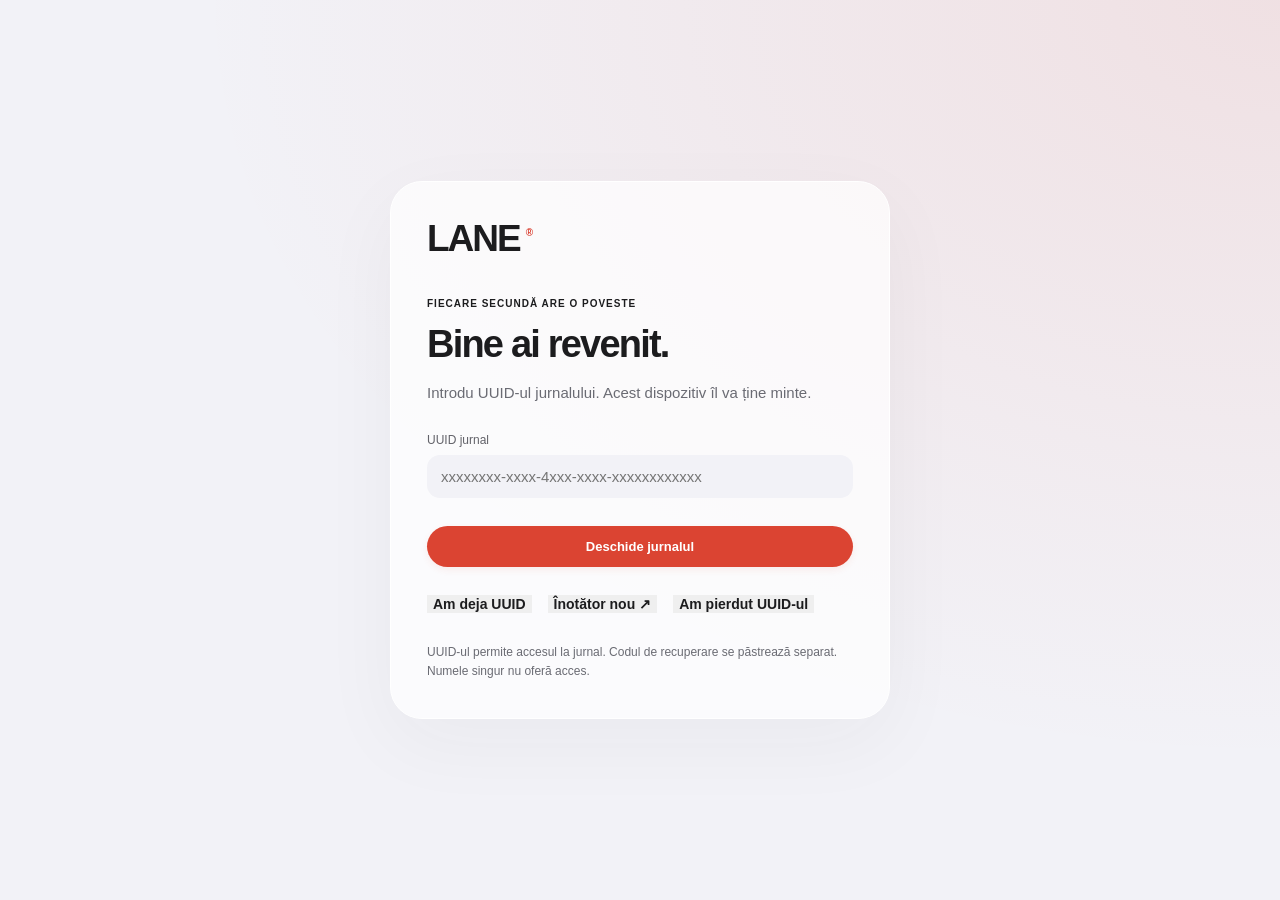
==== index.html @ 981dc52d "Move journal tools to Settings and compact meet share action" ====
<!doctype html>
<html lang="ro"><head><meta charset="utf-8"><meta name="viewport" content="width=device-width,initial-scale=1,viewport-fit=cover"><meta name="theme-color" content="#f2f2f7"><meta name="description" content="Jurnal personal de înot: concursuri, rezultate și progres."><title>LANE — jurnal de înot</title><meta name="apple-mobile-web-app-title" content="LANE"><meta name="apple-mobile-web-app-capable" content="yes"><meta name="apple-mobile-web-app-status-bar-style" content="default"><meta name="mobile-web-app-capable" content="yes"><link rel="apple-touch-icon" sizes="180x180" href="/swim-app/apple-touch-icon.png?v=1"><link rel="manifest" href="/swim-app/site.webmanifest"><link rel="icon" type="image/svg+xml" href="/swim-app/icons/lane.svg"><link rel="stylesheet" href="style.css"><link rel="stylesheet" href="ios.css?v=20261028-chart-records"><link rel="stylesheet" href="themes.css?v=20261104-settings-share"><script>try{document.documentElement.dataset.theme=localStorage.getItem("lane-appearance-v1")==="obsidian"?"obsidian":"light"}catch{}</script><style id="club-theme"></style><style>.read-only:not(.viewer-ready) .app{visibility:hidden}.read-only [data-tab="settings"],.read-only #profile-button,.read-only #journal-code,.read-only #share-journal,.read-only #add-fab{display:none!important}</style><script>if(new URLSearchParams(location.hash.slice(1)).has("view"))document.documentElement.classList.add("read-only");</script><script src="data-model.js?v=20261028-25m" defer></script><script src="app.js?v=20261104-settings-share" defer></script><script src="sync-model.js?v=1" defer></script><script src="viewer.js?v=20261104-settings-share" defer></script>
<script src="themes.js?v=20261104-settings-share" defer></script><script src="cloud.js?v=20261104-settings-share" defer></script><script src="updates.js?v=20261104-settings-share" defer></script></head>
<body><div class="app"><aside><a class="brand" href="#">LANE<span>®</span></a><div class="aside-copy">Fiecare secundă<br>are o poveste.</div><nav aria-label="Navigare principală"><button data-tab="overview" class="active"><svg class="nav-icon" viewBox="0 0 24 24" aria-hidden="true"><rect x="3" y="3" width="7" height="7" rx="2"/><rect x="14" y="3" width="7" height="7" rx="2"/><rect x="3" y="14" width="7" height="7" rx="2"/><rect x="14" y="14" width="7" height="7" rx="2"/></svg> <span>Progres</span></button><button data-tab="results"><svg class="nav-icon" viewBox="0 0 24 24" aria-hidden="true"><path d="M4 7h16M4 12h16M4 17h10"/><circle cx="19" cy="17" r="2"/></svg> <span>Rezultate</span></button><button data-tab="meets"><svg class="nav-icon" viewBox="0 0 24 24" aria-hidden="true"><path d="M8 3h8v5a4 4 0 0 1-8 0V3Zm4 9v7m-4 2h8M8 5H4v2a4 4 0 0 0 4 4m8-6h4v2a4 4 0 0 1-4 4"/></svg> <span>Concursuri</span></button><button data-tab="settings"><svg class="nav-icon" viewBox="0 0 24 24" aria-hidden="true"><path d="m9.5 4 .6-2h3.8l.6 2 1.9 1.1 2-.5 1.9 3.3-1.4 1.5v2.2l1.4 1.5-1.9 3.3-2-.5-1.9 1.1-.6 2h-3.8l-.6-2-1.9-1.1-2 .5-1.9-3.3 1.4-1.5V9.4L3.7 7.9l1.9-3.3 2 .5Z" transform="translate(0 1)"/><circle cx="12" cy="11.5" r="3"/></svg> <span>Setări</span></button></nav><div class="aside-bottom">UN JURNAL PENTRU<br>MICILE MARI VICTORII.<div class="lane-lines"></div><span>FĂRĂ GRABĂ. CU PROGRES.</span></div></aside><main><header><div class="eyebrow">JURNAL DE ÎNOT <span class="header-team">ATACK TEAM</span><span class="header-dot">●</span> <span id="storage-label">LOCAL</span></div><button id="profile-button" class="avatar" aria-label="Editează profilul">Î</button></header><div id="demo-banner" class="demo-banner">Explorezi un jurnal demonstrativ. <button id="start-clean">Începe jurnalul tău ↗</button></div><section id="page"></section><footer>Un bazin. O probă. Un pas înainte.<span>LANE / EST. 2026</span></footer></main></div><button id="add-fab" aria-label="Adaugă rezultat">+</button><dialog id="result-details" aria-labelledby="details-title"><div id="result-details-content"></div></dialog><dialog id="editor"><form id="result-form"><div class="dialog-head"><div><div class="eyebrow">ÎNCĂ O CURSĂ ÎN POVESTE</div><h2 id="form-title">Rezultat nou</h2></div><button type="button" class="close" aria-label="Închide">×</button></div><input name="id" type="hidden"><label>Concurs salvat<select name="existingMeet"></select></label><p id="meet-choice-hint" class="form-hint"></p><label id="new-meet-name">Nume concurs nou<input name="meet" required maxlength="100" placeholder="Ex. Cupa de Toamnă"></label><div class="form-grid"><label>Data<input name="date" type="date" required></label><label id="new-meet-city">Localitate (opțional)<input name="city" maxlength="80" placeholder="Ex. Brașov"></label></div><div class="form-grid"><label>Procedeu<select name="stroke"><option>Liber</option><option>Spate</option><option>Bras</option><option>Fluture</option><option>Mixt</option><option>Cu placa</option><option>Ștafetă liber</option><option>Ștafetă mixt</option></select></label><label>Distanță<select name="distance"><option>25</option><option selected>50</option><option>100</option><option>200</option><option>400</option><option>800</option><option>1500</option></select></label></div><div class="form-grid"><label>Bazin<select name="pool"><option value="25">25 m · scurt</option><option value="50">50 m · lung</option></select></label><label>Loc (opțional)<input name="place" type="text" maxlength="20" placeholder="24 / 58 sau Descalificat"></label></div><label>Timp <span class="label-hint">minute:secunde,sutimi</span><input class="time-input" name="time" required inputmode="decimal" placeholder="00:38,42" pattern="([0-9]{1,3}:)?[0-5]?[0-9]([.,][0-9]{1,2})?" title="Exemplu: 38,42 sau 1:12,35"></label><label>Echipa reprezentată<select name="team"><option value="auto">Automat · după data cursei</option><option value="atack">Atack Team</option><option value="euro">Euro Swimming Club București</option></select></label><label>Link YouTube (opțional)<input name="youtube" type="url" maxlength="2000" inputmode="url" placeholder="https://youtu.be/…" autocomplete="off"></label><div id="video-preview" class="video-preview"></div><label>Notițe<textarea name="notes" maxlength="500" placeholder="Cum a fost cursa?" rows="2"></textarea></label><p id="form-error" role="alert"></p><div class="dialog-actions"><button type="button" id="delete-result" class="danger">Șterge</button><button class="primary" type="submit">Salvează rezultatul ↗</button></div></form></dialog><dialog id="meet-editor"><form id="meet-form"><div class="dialog-head"><div><div class="eyebrow">PREGĂTIT DE START</div><h2>Concurs nou</h2></div><button type="button" id="close-meet" class="close" aria-label="Închide concurs">×</button></div><label>Nume concurs<input name="name" required maxlength="100" placeholder="Ex. Cupa de Toamnă"></label><label>Data concursului<input name="date" type="date" required></label><label>Localitate<input name="city" maxlength="80" placeholder="Ex. București"></label><label>Bazin<select name="pool"><option value="25">25 m · scurt</option><option value="50">50 m · lung</option></select></label><p id="meet-error" role="alert"></p><div class="dialog-actions"><button type="submit" class="primary">Salvează concursul ↗</button></div></form></dialog><div id="toast" role="status"></div></body></html>
---- style.css ----
:root{--ink:#152532;--muted:#79838b;--paper:#f5f6f3;--line:#e3e6e1;--lime:#d6f882;--blue:#4d78bc}*{box-sizing:border-box}body{margin:0;background:var(--paper);color:var(--ink);font-family:'DM Sans',sans-serif;font-size:14px}button,input,select,textarea{font:inherit}button,a,input,select,textarea{-webkit-tap-highlight-color:transparent}button{cursor:pointer}button:focus-visible,a:focus-visible{outline:3px solid #80a9dc;outline-offset:4px}button{border:0}a{color:inherit}.app{max-width:1600px;margin:auto;display:grid;grid-template-columns:246px 1fr;min-height:100vh}aside{background:#101e2c;color:#fff;padding:43px 30px;position:sticky;top:0;height:100vh;display:flex;flex-direction:column}.brand{font-family:Manrope,sans-serif;font-weight:800;letter-spacing:-4px;font-size:47px;text-decoration:none}.brand span{font-size:13px;letter-spacing:0;vertical-align:top;display:inline-block;margin:12px 0 0 6px}.aside-copy{color:#9eaab2;line-height:1.6;margin:25px 0 46px}nav{display:grid;gap:9px}nav button{text-align:left;color:#96a5b1;background:transparent;padding:15px 12px;border-radius:9px;font-size:18px;display:flex;align-items:center;gap:14px}nav button span{font-size:12px;font-weight:600}nav button.active{color:var(--lime);background:#263440}.aside-bottom{margin-top:auto;font-size:10px;line-height:1.7;letter-spacing:1.3px;color:#9aa8b3}.aside-bottom>span{font-size:8px;color:#627583}.lane-lines{height:66px;margin:18px 0;background:repeating-linear-gradient(118deg,transparent 0 12px,#4c5e69 13px 14px,transparent 15px 26px);opacity:.5}main{padding:35px 5.5% 24px;min-width:0}header{display:flex;align-items:center;justify-content:space-between;margin-bottom:25px}.eyebrow{font-size:9px;letter-spacing:1.6px;font-weight:700}.header-dot{color:#98ad79;margin:0 9px}.avatar{border-radius:50%;width:38px;height:38px;background:#e7eadf;font-weight:700}.demo-banner{background:#eaeee1;border:1px solid #dce4ce;padding:10px 14px;border-radius:8px;font-size:11px;display:flex;justify-content:space-between;gap:10px;margin-bottom:27px;color:#536044}.demo-banner button{background:transparent;color:#283c16;font-size:11px;font-weight:700}.page-title{display:flex;justify-content:space-between;align-items:center;gap:14px;margin:25px 0 28px}h1,h2,h3,p{margin:0}h1,h2,h3{font-family:Manrope,sans-serif}h1{font-size:35px;letter-spacing:-1.6px;font-weight:800}h1 span{font-weight:400}p.subtitle{color:var(--muted);margin-top:8px;font-size:12px}.primary{background:var(--ink);color:white;padding:13px 19px;border-radius:8px;font-size:12px;font-weight:600}.primary.lime{background:var(--lime);color:var(--ink)}.hero{position:relative;overflow:hidden;border-radius:16px;background:#152737;color:white;min-height:218px;padding:31px 35px;display:flex;justify-content:space-between;gap:24px}.hero:after{content:'';position:absolute;width:400px;height:400px;right:-160px;top:-230px;border:1px solid #466075;border-radius:50%;box-shadow:0 0 0 30px #ffffff04,0 0 0 60px #ffffff04,0 0 0 90px #ffffff04,0 0 0 120px #ffffff04;pointer-events:none}.hero .eyebrow{color:#a7b7c5}.hero h2{font-size:22px;letter-spacing:-.7px;margin:17px 0 8px;max-width:360px}.hero p{color:#aebbc6;font-size:12px;line-height:1.7}.hero-number{font-size:65px;letter-spacing:-4px;font-family:Manrope,sans-serif;font-weight:500;line-height:1.25}.hero-number small{font-size:16px;letter-spacing:0;color:#99abba;margin-left:7px}.hero-stat{position:relative;z-index:1;min-width:165px;align-self:center}.tag{display:inline-block;background:#ffffff12;color:var(--lime);padding:7px 10px;border-radius:6px;font-size:10px;margin-top:10px}.stats{display:grid;grid-template-columns:repeat(3,1fr);gap:13px;margin:18px 0 30px}.stat{padding:20px 22px;border:1px solid var(--line);border-radius:12px;background:#fff}.stat-label{font-size:11px;color:var(--muted)}.stat-value{font-family:Manrope;font-size:30px;font-weight:700;letter-spacing:-1px;margin:7px 0}.stat-foot{font-size:10px;color:#879087}.stat-icon{float:right;color:#788b73}.two-col{display:grid;grid-template-columns:minmax(0,1.6fr) minmax(230px,1fr);gap:18px}.card{background:white;border:1px solid var(--line);border-radius:13px;padding:24px;min-width:0}.section-heading{display:flex;justify-content:space-between;align-items:center;gap:10px;margin-bottom:18px}.section-heading h2{font-size:15px;letter-spacing:-.3px}.section-heading button{font-size:11px;color:var(--muted);background:none}.chart-select{padding:8px 10px;border:1px solid var(--line);border-radius:6px;max-width:100%;background:#fff;color:var(--ink);font-size:11px}.chart-summary{display:flex;align-items:baseline;gap:12px;margin-top:21px}.chart-summary strong{font-size:29px;font-family:Manrope;letter-spacing:-1px}.improvement{font-size:10px;color:#4a7035;background:#edf5e5;border-radius:5px;padding:5px 7px}.chart{width:100%;height:auto;display:block;margin:10px 0 0;overflow:visible}.chart text{font-family:'DM Sans',sans-serif;fill:#8a9299;font-size:10px}.chart circle{cursor:pointer}.chart circle:focus{outline:none;stroke:#213f67;stroke-width:4}.legend{font-size:10px;color:var(--muted);display:flex;gap:16px}.legend i{display:inline-block;height:6px;width:6px;background:#4d78bc;border-radius:50%;margin-right:5px}.legend i.record{background:#95b75d}.record{padding:16px 0;border-bottom:1px solid var(--line);display:flex;justify-content:space-between;align-items:center;gap:12px}.record:last-child{border:0;padding-bottom:0}.record-title{font-size:12px;font-weight:600}.record small{display:block;font-size:10px;color:var(--muted);margin-top:5px}.record-time{font-family:Manrope;font-weight:700;font-size:19px;letter-spacing:-.6px}.record-time span{display:block;text-align:right;color:#88a555;font-size:8px;letter-spacing:1px;margin-bottom:4px}.recent{margin-top:30px}.text-button{color:var(--ink)!important;font-weight:600}.results-list{display:grid;gap:8px}.result-row{display:flex;align-items:center;gap:18px;width:100%;text-align:left;background:white;border:1px solid var(--line);border-radius:10px;padding:16px 19px;color:var(--ink)}.date-tile{background:#f0f2ec;width:43px;min-width:43px;border-radius:8px;text-align:center;padding:7px;font-family:Manrope;font-size:18px;font-weight:700}.date-tile small{display:block;font-size:8px;text-transform:uppercase;letter-spacing:.5px;color:var(--muted)}.result-description{flex:1;min-width:0}.result-description strong{font-size:12px;display:block}.result-description small{font-size:10px;color:var(--muted);display:block;margin-top:5px}.result-time{text-align:right;font-family:Manrope;font-weight:700;font-size:21px;white-space:nowrap;letter-spacing:-.7px}.pb-badge{font:700 8px 'DM Sans';background:#edf4e3;color:#647c42;border-radius:4px;padding:4px 6px;margin-left:9px;vertical-align:middle;letter-spacing:.5px}.row-arrow{color:#a0aaa9;font-size:17px}footer{border-top:1px solid var(--line);margin-top:38px;padding-top:20px;font-size:10px;color:#929b9c;display:flex;justify-content:space-between}footer span{font-size:8px;letter-spacing:1px}.filters{display:flex;gap:10px;margin-bottom:20px;flex-wrap:wrap}.filters input,.filters select{border:1px solid var(--line);border-radius:7px;background:#fff;padding:10px;color:var(--ink);min-width:0}.filters input{flex:1}.empty{text-align:center;padding:45px 15px;color:var(--muted);line-height:1.8;font-size:13px}.meet-card{margin-bottom:14px}.meet-top{display:flex;justify-content:space-between;align-items:center;gap:15px}.meet-top h2{font-size:19px}.meet-top p{font-size:11px;color:var(--muted);margin-top:8px}.meet-card .results-list{margin-top:20px}.meet-card .result-row{background:#f7f8f5;border:0}.settings{max-width:650px}.settings h2{font-size:17px;margin-bottom:12px}.settings p{color:var(--muted);font-size:12px;line-height:1.8;margin-bottom:20px}.settings .card{margin-bottom:18px}.settings button{margin:6px 6px 0 0}.secondary{padding:12px 15px;border:1px solid var(--line);border-radius:7px;background:#fff;color:var(--ink);font-size:12px}.danger{background:#fff0ed;color:#a34d42;padding:12px;border-radius:7px;font-size:12px}.settings code{font-size:11px}.status{font-size:11px;color:#68804c;margin-top:14px;line-height:1.6}label{display:block;font-size:11px;font-weight:600;margin-bottom:16px}label input,label select,label textarea{display:block;width:100%;border:1px solid #dce1da;background:#fafbf8;border-radius:7px;padding:11px 12px;margin-top:7px;color:var(--ink)}label input:focus,label select:focus,label textarea:focus{outline:2px solid #a8c9db;outline-offset:1px}.form-grid{display:grid;grid-template-columns:1fr 1fr;gap:14px}.label-hint{font-weight:400;color:var(--muted);float:right}.time-input{font-family:Manrope;font-size:29px;letter-spacing:1px}dialog{border:0;border-radius:16px;width:min(490px,calc(100% - 24px));padding:27px;color:var(--ink);max-height:93dvh;overflow:auto}dialog::backdrop{background:#0c192ab5;backdrop-filter:blur(4px)}.dialog-head{display:flex;align-items:start;justify-content:space-between;margin-bottom:25px}.dialog-head h2{margin-top:8px;font-size:25px;letter-spacing:-1px}.close{font-size:27px;background:transparent;color:var(--muted)}.dialog-actions{display:flex;justify-content:space-between;gap:15px;margin-top:20px}.dialog-actions .primary{margin-left:auto}#form-error{color:#a34d42;font-size:12px}#toast{position:fixed;bottom:28px;left:50%;transform:translate(-50%,20px);background:#243a30;color:#fff;border-radius:9px;padding:13px 20px;font-size:12px;opacity:0;pointer-events:none;transition:.2s;z-index:5;max-width:90%;box-shadow:0 8px 35px #0002}#toast.visible{opacity:1;transform:translate(-50%,0)}#add-fab{display:none}.chart-detail{min-height:18px;font-size:10px;color:var(--muted);margin-top:7px}.hidden{display:none!important}
@media(min-width:1400px){main{padding-left:8%;padding-right:8%}}@media(max-width:1050px){.app{grid-template-columns:205px 1fr}aside{padding:32px 21px}.two-col{grid-template-columns:1fr}.records-grid{display:grid;grid-template-columns:1fr 1fr;gap:0 25px}h1{font-size:30px}.hero{padding:26px}.hero-number{font-size:52px}}@media(max-width:650px){.app{display:block}aside{height:auto;position:fixed;bottom:0;top:auto;width:100%;padding:0;z-index:3;background:#fff;border-top:1px solid var(--line);padding-bottom:env(safe-area-inset-bottom)}aside .brand,.aside-copy,.aside-bottom{display:none}nav{display:flex;justify-content:space-around;gap:0}nav button{display:flex;flex-direction:column;gap:5px;padding:11px 5px 10px;border-radius:0;font-size:20px;flex:1;color:#929b9e}nav button span{font-size:8px}nav button.active{background:transparent;color:#152532}main{padding:21px 20px 100px}header{margin-bottom:20px}.eyebrow{font-size:8px}.avatar{width:33px;height:33px}.demo-banner{font-size:9px;align-items:center;margin-bottom:23px;padding:9px 10px}.demo-banner button{font-size:9px;white-space:nowrap}.page-title{margin:21px 0 24px;align-items:start}h1{font-size:30px;letter-spacing:-1.4px}.page-title>.primary{display:none}p.subtitle{font-size:11px;line-height:1.6}.hero{min-height:228px;padding:24px;display:block;border-radius:13px}.hero h2{font-size:21px;margin-top:16px;max-width:240px}.hero p{font-size:11px;max-width:230px}.hero-stat{display:flex;align-items:center;gap:17px;margin-top:18px}.hero-number{font-size:44px}.hero-number small{font-size:12px}.hero-stat .tag{margin:0;font-size:9px}.stats{gap:8px;margin:12px 0 24px}.stat{padding:15px 11px;border-radius:9px}.stat-label{font-size:9px}.stat-icon{display:none}.stat-value{font-size:26px;margin:7px 0}.stat-foot{font-size:8px;line-height:1.6}.card{padding:20px}.two-col{gap:13px}.section-heading h2{font-size:14px}.chart-select{font-size:10px;max-width:155px;padding:7px}.chart-summary strong{font-size:28px}.record-time{font-size:18px}.records-grid{gap:0 18px}.record-title{font-size:11px}.record small{font-size:9px}.record{gap:6px}.recent{margin-top:25px}.result-row{gap:11px;padding:13px 12px}.result-description strong{font-size:11px}.result-description small{font-size:9px;line-height:1.5}.result-time{font-size:20px}.date-tile{width:37px;min-width:37px;font-size:16px}.row-arrow{display:none}.pb-badge{display:block;margin:4px 0 0 auto;width:fit-content;font-size:7px}footer{font-size:8px;gap:15px}footer span{font-size:7px;white-space:nowrap}#add-fab{display:block;position:fixed;right:21px;bottom:calc(86px + env(safe-area-inset-bottom));width:52px;height:52px;background:var(--lime);color:#152532;border:1px solid #bed773;border-radius:50%;font-size:30px;box-shadow:0 6px 20px #12241920;z-index:2}#toast{bottom:155px}.meet-top h2{font-size:17px}.filters{gap:7px}.filters select{max-width:49%;font-size:11px}.filters input{width:100%;flex-basis:100%}.settings .card{padding:20px}.settings button{font-size:11px}.dialog-head .eyebrow{font-size:8px}dialog{padding:23px}.hero:after{right:-260px}.record-time span{font-size:7px}.section-heading{flex-wrap:wrap}}
/* Club chapters: Atack red / charcoal, Euro yellow / charcoal. */
:root{--ink:#222326;--paper:#f6f5f2;--line:#e7e5e0;--lime:#e64a36;--blue:#db4432;--atack:#db4432;--euro:#b29220;--muted:#83837f}
aside{background:#202123}.brand span{color:#e95a45}.aside-copy{color:#aaa9a4}nav button.active{color:#ff816c;background:#ffffff09;box-shadow:inset 2px 0 #e64a36}nav button{color:#989997}.aside-bottom{color:#969793}.aside-bottom>span{color:#6e706d}.lane-lines{background:repeating-linear-gradient(118deg,transparent 0 12px,#a25448 13px 14px,transparent 15px 26px)}.header-team{display:inline-block;color:#b73b2c;letter-spacing:.7px;font-size:8px;background:#f7e9e4;border:1px solid #eed3ca;border-radius:4px;padding:5px 7px;margin-left:10px}.header-dot{color:#a2aaa0}.avatar{background:#eae6df}.demo-banner{background:#eeece5;border-color:#e1ded3;color:#706d63}.demo-banner button{color:#574d41}.primary{background:#db4432}.hero{background:#242527;border-radius:13px;padding-top:24px;padding-bottom:26px}.hero:after{width:210px;height:450px;right:-16px;top:-125px;transform:rotate(31deg);border:0;border-radius:0;background:repeating-linear-gradient(90deg,#dc49351a 0 26px,transparent 26px 45px);box-shadow:none}.hero:before{content:'';position:absolute;left:0;top:0;bottom:0;width:4px;background:#e64a36}.hero>div{position:relative;z-index:1}.hero .eyebrow{color:#aaa9a3}.hero h2{margin-top:13px}.hero p{color:#aaa9a3}.hero-club{display:flex;align-items:center;gap:14px;margin-bottom:25px}.club-wordmark{font:800 italic 19px Manrope,sans-serif;letter-spacing:-1px;color:#f16b55;line-height:.95}.club-wordmark>span{display:block;color:#fff;font-size:10px;letter-spacing:4px;font-style:normal;margin-top:4px}.club-season{font-size:7px;letter-spacing:1.6px;max-width:55px;line-height:1.8;color:#999c96;border-left:1px solid #ffffff20;padding-left:12px}.tag{color:#ff9582;background:#e64a361a}.hero-number{color:#fff}.hero-number small{color:#a4a59f}.hero-stat .tag{color:#bfbfb7;background:#ffffff07;font-size:9px;line-height:1.7}.hero-stat .tag:first-line{color:#f28673}.hero-stat{min-width:180px}.stat-icon{color:#aa7d72}.stat-foot{color:#95938a}.improvement{color:#8b5346;background:#f7eee8}.record-time>span{color:#989487}.pb-badge{color:#68675c;background:#f0efe8}.legend{flex-wrap:wrap;gap:9px 15px;line-height:1.6}.legend i.euro{background:var(--euro)}.legend i.atack{background:var(--atack)}.legend i.pb-ring{background:#fff;border:1.5px solid #4e504b;box-shadow:0 0 0 2px #4e504b22}.journey{margin:24px 0 20px}.journey>.section-heading{margin-bottom:12px}.journey .section-heading h2{font-size:13px}.journey .section-heading>.eyebrow{font-size:7px;color:#9a978c}.journey-grid{display:grid;grid-template-columns:1fr 1fr;gap:12px}.chapter{display:flex;align-items:center;gap:15px;text-align:left;border-radius:9px;padding:18px 16px;position:relative;color:#313129;min-width:0}.chapter.euro{background:#f1e8bd;border:1px solid #e6d99c}.chapter.atack{background:#f6e6df;border:1px solid #edcec1}.chapter-number{font:500 29px Manrope,sans-serif;letter-spacing:-1.5px;align-self:flex-start;line-height:1.1;opacity:.35}.chapter-kicker{display:block;font-size:7px;letter-spacing:1.1px;font-weight:700;color:#8b782c;margin-bottom:6px}.chapter.atack .chapter-kicker{color:#b05542}.chapter strong{display:block;font-family:Manrope;font-size:13px;letter-spacing:-.3px}.chapter small{display:block;font-size:9px;color:#837852;margin-top:7px;line-height:1.6}.chapter.atack small{color:#92756a}.chapter-arrow{margin-left:auto;color:#977f29}.chapter.atack .chapter-arrow{color:#be5944}.team-badge{display:flex;align-items:center;gap:5px;font-size:7px;font-weight:600;letter-spacing:.5px;margin-top:7px;color:#9c4032;line-height:1.5}.team-badge.euro{color:#8b7425}.team-badge i{width:5px;height:5px;min-width:5px;border-radius:50%;background:var(--atack)}.team-badge.euro i{background:var(--euro)}.result-row{position:relative;border-left:3px solid #e2e0da}.result-row.team-atack{border-left-color:#df6a55}.result-row.team-euro{border-left-color:#cfb34c}.result-row.team-euro .date-tile{background:#f7f1d9;color:#7b6b36}.result-row.team-atack .date-tile{background:#f7eee9;color:#9e594a}.date-tile small{color:inherit;opacity:.65}.meet-card.team-euro{border-top:3px solid #cfb34c}.meet-card.team-atack{border-top:3px solid #df6a55}.meet-teams{margin-top:10px;display:flex;gap:15px;flex-wrap:wrap}.record .team-badge{font-size:6px;letter-spacing:.3px}.team-profile{border-top:1px solid var(--line);padding-top:22px;margin-top:23px}.team-profile>.eyebrow{color:#a57868}.team-profile-name{font:800 italic 25px Manrope,sans-serif;letter-spacing:-1px;margin:9px 0 20px}.team-profile-name span{color:#db4432}.team-profile p{font-size:11px}.status{color:#8e6b49}#toast{background:#2c2e29}
@media(max-width:1050px){.hero{padding:24px}.hero-stat{min-width:135px}.hero-number{font-size:48px}.chapter{padding:15px 12px;gap:10px}.chapter strong{font-size:12px}.chapter-number{font-size:26px}.chapter-arrow{display:none}}
@media(max-width:650px){nav button.active{color:#ca402f;box-shadow:inset 0 2px #db4432}nav button{color:#96958e}.primary{background:#db4432}#add-fab{background:#e64a36;border-color:#ce3c29;color:white;box-shadow:0 5px 17px #a93e3329}.header-team{font-size:7px;padding:4px 5px;margin-left:6px;letter-spacing:.6px}.header-dot{margin:0 5px}.hero{padding:23px 24px 20px;min-height:230px}.hero-club{margin-bottom:22px}.club-wordmark{font-size:18px}.club-wordmark>span{font-size:9px}.club-season{font-size:6px}.hero h2{font-size:21px;margin-top:12px}.hero-stat{margin-top:15px;gap:16px}.hero-number{font-size:42px;line-height:1.15}.hero-number small{font-size:11px}.hero-stat .tag{font-size:8px}.hero:after{right:-85px;opacity:.85}.journey{margin:22px 0 16px}.journey>.section-heading{gap:6px;margin-bottom:12px}.journey .section-heading h2{font-size:12px}.journey .section-heading>.eyebrow{font-size:6px;letter-spacing:.8px}.journey-grid{gap:8px}.chapter{padding:13px 11px 12px;display:block;border-radius:8px}.chapter-number{position:absolute;right:10px;top:9px;font-size:22px;opacity:.18}.chapter-kicker{font-size:6px;letter-spacing:.8px;margin:0 15px 10px 0;min-height:8px}.chapter strong{font-size:11px;letter-spacing:-.3px;white-space:nowrap}.chapter small{font-size:8px;line-height:1.7;margin-top:6px;max-width:120px}.stats{margin-top:0}.record .team-badge{font-size:5px;letter-spacing:.1px}.record-title{font-size:10px}.record small{font-size:8px}.record-time{font-size:17px}.team-badge{font-size:6px;letter-spacing:.3px;margin-top:5px}.result-description strong{font-size:11px}.result-row{padding-left:10px;gap:10px}.result-description small{font-size:8px}.team-legend{gap:8px 12px;font-size:8px}.team-legend i{width:5px;height:5px}.chart-detail{font-size:9px;line-height:1.5}.filters select{max-width:none;flex:1;font-size:10px;padding:9px 7px}.filters #team-filter{flex-basis:100%}.meet-teams .team-badge{font-size:7px}.demo-banner{font-size:8px}.demo-banner button{font-size:8px}}
@media(prefers-reduced-motion:reduce){*{scroll-behavior:auto!important;transition:none!important}}
.meet-pb{background:#f1efe8;color:#777365}
@media(max-width:650px){aside{background:#fff}.date-tile small{font-size:6px;white-space:nowrap}.hero-stat .tag{font-size:9px}.team-badge{font-size:7px}.chapter small{font-size:9px;max-width:none}.chapter-kicker{font-size:7px}.chapter strong{font-size:11px}.journey .section-heading>.eyebrow{display:none}}
---- ios.css ----
/* LANE / a web interpretation of Apple's material and hierarchy principles. */
:root{--ink:#1c1c1e;--muted:#79797e;--paper:#f2f2f7;--line:#e7e7ec;--system:-apple-system,BlinkMacSystemFont,"Segoe UI",sans-serif;--atack:#d93f30;--euro:#ac8b16}
html{background:#f2f2f7;scroll-behavior:smooth}body{font-family:var(--system);background:radial-gradient(ellipse at 90% 0,#f5e8e7 0,transparent 38%),#f2f2f7;-webkit-font-smoothing:antialiased}h1,h2,h3,.brand,.hero-number,.stat-value,.record-time,.result-time,.date-tile,.chapter strong,.team-profile-name,.chart-summary strong,.time-input{font-family:var(--system)}button,input,select,textarea{font-family:var(--system)}button{transition:background .2s,transform .2s,box-shadow .2s}button:active{transform:scale(.97)}button:focus-visible{outline:3px solid #a9382a;outline-offset:4px}.app{max-width:1440px;grid-template-columns:230px 1fr}main{padding:32px 5% 28px}aside{background:#ffffff60;border-right:1px solid #fff9;color:var(--ink);backdrop-filter:blur(28px) saturate(1.5);-webkit-backdrop-filter:blur(28px) saturate(1.5)}.brand{font-size:37px;letter-spacing:-2px}.brand span{font-size:10px;margin-top:9px;color:var(--atack)}.aside-copy{color:#88888c;font-size:13px}.aside-bottom{color:#85858b}.lane-lines{opacity:.18}nav button{color:#737377;border-radius:14px;padding:13px 12px;gap:11px}nav button.active{color:#c2392b;background:#ffffffb0;box-shadow:0 2px 8px #00000004,inset 0 1px 0 #fff}.nav-icon{height:21px;width:21px;stroke:currentColor;stroke-width:1.8;fill:none;stroke-linecap:round;stroke-linejoin:round;flex-shrink:0}nav button span{font-size:12px;font-weight:600}header{margin-bottom:24px}.eyebrow{font-size:10px;letter-spacing:1px;font-weight:600}.header-team{border:0;border-radius:20px;color:#ad4236;font-size:9px;letter-spacing:.3px;padding:5px 8px;background:#f6ded999}.header-dot,#storage-label{display:none}.avatar{width:40px;height:40px;color:#b44335;background:linear-gradient(145deg,#fff8,#efd4cd90);box-shadow:inset 0 1px 1px #fff,0 3px 10px #51352608;border:1px solid #ffffffa0;font-size:16px;backdrop-filter:blur(12px)}.demo-banner{padding:10px 13px;background:#ffffff5e;border:1px solid #ffffffd0;box-shadow:0 2px 9px #11111102;border-radius:14px;color:#79797e;font-size:11px;margin-bottom:24px}.demo-banner button{color:#a33f32;font-weight:500;font-size:11px}.page-title{margin:18px 0 25px}h1{font-size:38px;font-weight:700;letter-spacing:-1.6px;line-height:1.08}h1 span{font-weight:700}p.subtitle{font-size:13px;line-height:1.5;color:#86868b;margin-top:9px}.primary{background:#d94332;border-radius:30px;padding:13px 19px;font-size:13px;box-shadow:0 3px 7px #d9433215}.secondary{border-radius:22px;border-color:#e6e6eb;background:#f8f8fa}.hero{border:1px solid #ffffffee;border-radius:28px;background:linear-gradient(125deg,#ffffffed,#ffffffbd);color:var(--ink);padding:27px 29px;min-height:220px;box-shadow:0 8px 28px #3b293307,inset 0 1px 0 #fff;isolation:isolate;backdrop-filter:blur(20px)}.hero:before{display:none}.hero:after{width:285px;height:285px;top:-58px;right:-67px;transform:none;opacity:.85;border-radius:50%;background:radial-gradient(circle at 32% 35%,#fff0 30%,#edbdb340 56%,#f5c5bc22 65%,#fff0 70%);border:1px solid #f4e7e0;box-shadow:0 0 0 20px #fff3,0 0 0 21px #efdfd955,0 0 0 44px #fff2,0 0 0 45px #efdfd930;z-index:-1}.hero-club{margin-bottom:22px;gap:10px}.club-wordmark{font:700 11px var(--system);color:#b43d30;letter-spacing:.8px;line-height:1.2}.club-wordmark>span{display:inline;color:inherit;font:inherit;letter-spacing:inherit;margin-left:4px}.club-season{font-size:7px;letter-spacing:.7px;line-height:1.5;color:#a4a1a1;border-color:#ddd6d2;max-width:70px;padding-left:10px}.hero .eyebrow{font-size:9px;color:#8e8a89;letter-spacing:1.1px}.hero h2{font-size:24px;font-weight:650;letter-spacing:-.8px;margin:10px 0 5px}.hero p{font-size:12px;color:#8b8786}.hero .tag{color:#8b807d;background:#f0eae780;border-radius:20px;font-size:10px;padding:6px 10px}.hero-stat{min-width:185px}.hero-number{font-weight:600;color:#d44232;font-size:64px;letter-spacing:-3px;font-variant-numeric:tabular-nums}.hero-number small{font-weight:400;font-size:15px;color:#a48077;margin-left:5px}.hero-stat .tag{color:#8f7872;background:transparent;line-height:1.65;padding:0;font-size:10px}.hero-stat .tag:first-line{color:#ad5546}.journey{margin:27px 0 20px}.section-heading h2,.journey .section-heading h2{font-size:17px;font-weight:650;letter-spacing:-.45px}.journey .section-heading>.eyebrow{font-size:8px;letter-spacing:.5px}.journey-grid{gap:12px}.chapter{padding:17px 18px;border-radius:20px;gap:12px;box-shadow:inset 0 1px 0 #fff8,0 4px 16px #35303503}.chapter.euro{background:linear-gradient(135deg,#fbf5d6d9,#f7edc1a6);border:1px solid #fff9}.chapter.atack{background:linear-gradient(135deg,#f9e6e0d9,#f8e4df9e);border:1px solid #fff9}.chapter-number{font-family:var(--system);font-size:24px;font-weight:400;letter-spacing:-1px;opacity:.3}.chapter-kicker{font-size:8px;letter-spacing:.7px;font-weight:500;margin-bottom:7px}.chapter strong{font-size:14px;font-weight:600;letter-spacing:-.35px}.chapter small{font-size:10px;margin-top:6px;line-height:1.5}.chapter-arrow{font-size:16px;opacity:.6}.stats{gap:12px;margin:0 0 25px}.stat{background:#ffffffa8;border:1px solid #ffffffde;border-radius:22px;padding:19px 21px;box-shadow:0 3px 12px #33333302}.stat-label{font-size:12px;color:#8b8a8e}.stat-value{font-size:32px;font-weight:600;letter-spacing:-1.2px;font-variant-numeric:tabular-nums;margin:9px 0 5px}.stat-foot{font-size:10px;color:#a1a0a4}.stat-icon{display:none}.card{border:1px solid #ffffffd9;border-radius:25px;background:#ffffffd9;padding:25px;box-shadow:0 5px 20px #20202f03}.chart-select{border:0;border-radius:20px;background:#f2f2f6;color:#737378;padding:9px 12px;font-size:11px}.chart-summary strong{font-size:34px;font-weight:600;letter-spacing:-1.3px;font-variant-numeric:tabular-nums}.improvement{border-radius:15px;background:#f8eeea;color:#a65a49;font-size:10px;font-weight:500;padding:6px 9px}.chart text{font-family:var(--system)}.legend{font-size:11px;gap:10px 16px}.chart-detail{font-size:11px;color:#a09da0;line-height:1.5}.record{padding:18px 0}.record-title{font-size:13px;font-weight:600}.record small{font-size:10px;color:#99969b;line-height:1.5}.record-time{font-size:22px;font-weight:600;letter-spacing:-.7px}.record-time>span{font-size:7px;letter-spacing:.6px;color:#b1a8a1}.team-badge{font-size:8px;letter-spacing:.2px;font-weight:500;margin-top:7px}.record .team-badge{font-size:7px}.results-list{gap:9px}.result-row{border:1px solid #ffffffeb;border-radius:20px;background:#ffffffd6;padding:17px 18px;gap:14px;box-shadow:0 3px 12px #33333302}.result-row.team-atack,.result-row.team-euro{border-left:1px solid #ffffffeb}.date-tile{padding:9px 5px;border-radius:13px;min-width:43px;width:43px;font-size:18px;font-weight:600}.date-tile small{font-size:7px;letter-spacing:0}.result-description strong{font-size:13px;font-weight:600}.result-description small{font-size:11px;color:#929095;line-height:1.5}.result-time{font-weight:600;font-size:23px;letter-spacing:-.7px}.pb-badge{font:500 7px var(--system);border-radius:10px;padding:4px 6px;background:#f2f0e9;color:#93826c;letter-spacing:.2px}.recent{margin-top:27px}.section-heading button{color:#c24836!important;font-size:12px;font-weight:500}.meet-card{border-top:1px solid #fff!important}.meet-card .result-row{background:#f6f6f8;border:0}.meet-top h2{font-size:22px;letter-spacing:-.6px}.meet-top p{font-size:12px}.meet-pb{border-radius:20px}.filters input,.filters select{border:0;border-radius:15px;background:#ffffffd6;padding:12px;color:#66666b}.filters input{font-size:14px}.settings{max-width:670px}.settings .card{margin-bottom:18px}.settings h2{font-size:20px;letter-spacing:-.5px}.settings p{font-size:13px;line-height:1.65}.settings label{font-size:12px}.settings button{font-size:12px}.settings .status{font-size:12px}label{font-size:12px;font-weight:500;color:#626269}label input,label select,label textarea{border:0;border-radius:13px;background:#f2f2f7;padding:13px 14px;font-size:15px;color:#26262b;margin-top:8px}.time-input{font-size:34px!important;font-weight:500;letter-spacing:0;font-variant-numeric:tabular-nums}.label-hint{font-size:10px}.danger{border-radius:20px}.dialog-head{align-items:center}.dialog-head h2{font-size:27px;letter-spacing:-.8px}.close{width:30px;height:30px;border-radius:50%;background:#e6e6eb;color:#8a8990;font-size:24px;line-height:25px}.dialog-actions{padding-top:8px}dialog{border:1px solid #ffffffde;border-radius:29px;background:#fcfcfdf2;box-shadow:0 24px 90px #15152826;backdrop-filter:blur(30px);-webkit-backdrop-filter:blur(30px)}dialog::backdrop{background:#1f202d3d;backdrop-filter:blur(8px)}footer{color:#aaa7ac;border-color:#dedde4;font-size:10px}#toast{background:#fbfbf3ed;color:#34342f;border:1px solid #fff;border-radius:24px;box-shadow:0 6px 25px #22222218;backdrop-filter:blur(25px);-webkit-backdrop-filter:blur(25px);font-size:13px}.team-profile-name{font-style:normal;font-size:22px;letter-spacing:-.5px}.team-profile>.eyebrow{font-size:10px}.team-profile p{font-size:12px}#page{animation:arrive .25s ease-out}@keyframes arrive{from{opacity:.55;transform:translateY(4px)}to{opacity:1;transform:translateY(0)}}
@media(max-width:1050px){.app{grid-template-columns:205px 1fr}.hero{padding:25px}.hero-number{font-size:52px}.hero-stat{min-width:150px}.chapter{padding:16px 13px;gap:9px}.chapter strong{font-size:12px}.chapter small{font-size:9px}.card{padding:23px}}
@media(max-width:650px){body{background:radial-gradient(ellipse 400px 380px at 100% 0,#f5e4e180,transparent),#f2f2f7}.app{display:block}main{padding:22px 20px 130px}header{margin-bottom:22px}.eyebrow{font-size:10px;letter-spacing:1.1px}.header-team{font-size:8px;padding:5px 7px;margin-left:7px}.avatar{height:36px;width:36px;font-size:15px}.demo-banner{font-size:10px;padding:9px 12px;border-radius:13px;margin-bottom:24px;gap:8px}.demo-banner button{font-size:10px;white-space:nowrap}.page-title{margin:20px 0 24px}h1{font-size:34px;letter-spacing:-1.1px;line-height:1.05}p.subtitle{font-size:12px;line-height:1.6;max-width:300px}.hero{border-radius:25px;padding:23px 24px 22px;min-height:240px;display:block}.hero-club{margin-bottom:21px}.club-wordmark{font-size:11px}.club-wordmark>span{font-size:11px;letter-spacing:.8px}.club-season{font-size:7px;max-width:74px}.hero .eyebrow{font-size:8px}.hero h2{font-size:23px;margin:10px 0 5px}.hero p{font-size:12px}.hero .tag{font-size:10px;margin-top:11px}.hero-stat{margin-top:17px;display:flex;gap:17px}.hero-number{font-size:51px;line-height:1.1;letter-spacing:-2.2px}.hero-number small{font-size:12px;margin-left:3px}.hero-stat .tag{font-size:10px;margin:0;padding:0;max-width:130px;line-height:1.6}.hero:after{right:-145px;top:-35px;opacity:.8}.journey{margin:26px 0 18px}.journey .section-heading{margin-bottom:12px}.journey .section-heading h2{font-size:16px;letter-spacing:-.4px}.journey-grid{gap:10px}.chapter{display:block;padding:17px 13px 15px;border-radius:20px}.chapter-number{font-family:var(--system);right:11px;top:10px;font-size:22px;opacity:.18}.chapter-kicker{font-size:7px;letter-spacing:.4px;margin-bottom:11px;margin-right:12px}.chapter strong{font-size:12px;letter-spacing:-.3px;white-space:normal;min-height:29px;display:flex;align-items:center;max-width:115px}.chapter small{font-size:10px;line-height:1.5;margin-top:7px;max-width:130px}.chapter-arrow{display:none}.stats{gap:9px;margin:0 0 24px}.stat{border-radius:20px;padding:17px 11px 16px}.stat-label{font-size:10px;white-space:nowrap}.stat-value{font-size:30px;letter-spacing:-1px;margin:10px 0 6px}.stat-foot{font-size:8px;line-height:1.5}.two-col{gap:16px}.card{padding:22px 20px;border-radius:24px}.section-heading h2{font-size:17px}.chart-select{max-width:155px;font-size:10px;padding:8px 10px}.chart-summary{margin-top:23px;gap:11px}.chart-summary strong{font-size:33px}.improvement{font-size:9px;padding:6px 8px}.card p.subtitle{font-size:11px}.legend{font-size:9px;gap:8px 11px}.chart-detail{font-size:10px;margin-top:10px}.records-grid{display:block}.record{padding:16px 0}.record-title{font-size:14px}.record small{font-size:11px}.record .team-badge{font-size:8px}.record-time{font-size:25px}.record-time>span{font-size:7px}.result-row{padding:15px 12px;gap:10px;border-radius:19px}.date-tile{width:38px;min-width:38px;border-radius:12px;font-size:18px;padding:8px 4px}.date-tile small{font-size:6px}.result-description strong{font-size:12px}.result-description small{font-size:10px;line-height:1.5;max-width:170px}.team-badge{font-size:7px}.result-time{font-size:21px}.pb-badge{font-size:6px}.recent .section-heading{gap:6px}.recent .section-heading h2{font-size:16px}.recent .section-heading button{font-size:11px}.filters input{font-size:14px}.filters select{font-size:12px;padding:12px 10px}.meet-top h2{font-size:21px}.meet-top p{font-size:12px}.meet-teams .team-badge{font-size:8px}.settings .card{padding:23px 20px}.settings h2{font-size:21px}.settings p{font-size:13px}.settings label{font-size:13px}.settings button{font-size:12px}.settings input{font-size:16px}.settings .status{font-size:11px}aside{position:fixed;left:14px;right:83px;bottom:calc(18px + env(safe-area-inset-bottom));top:auto;width:auto;height:68px;padding:5px;border:1px solid #ffffffd9;border-radius:35px;background:#ffffffb8;box-shadow:0 6px 28px #22223714,inset 0 1px 1px #fff;backdrop-filter:blur(28px) saturate(1.8);-webkit-backdrop-filter:blur(28px) saturate(1.8);z-index:3}nav{height:100%;align-items:stretch;justify-content:space-between;gap:2px}nav button{padding:8px 3px 5px;gap:5px;border-radius:29px;justify-content:center;box-shadow:none;color:#8c8c93;min-width:0}nav button.active{background:#e5e3e5a6;color:#bd3d2d;box-shadow:inset 0 1px 1px #ffffffb0}.nav-icon{width:21px;height:21px;stroke-width:1.9}nav button span{font-size:9px;font-weight:500;white-space:nowrap}#add-fab{bottom:calc(22px + env(safe-area-inset-bottom));right:14px;width:59px;height:59px;border-radius:50%;border:1px solid #f4a99c;display:flex;align-items:center;justify-content:center;color:#fff;background:linear-gradient(145deg,#ed7361e8,#d34230f2);box-shadow:0 6px 22px #b3443229,inset 0 2px 2px #ffffff55,inset 0 -1px 3px #ac352c44;backdrop-filter:blur(20px);font-size:33px;font-weight:300;z-index:4}body:has(#add-fab.hidden) aside{right:14px}#toast{bottom:112px;font-size:12px;width:max-content;max-width:90%;text-align:center}dialog{width:100%;max-width:650px;max-height:92dvh;margin:auto auto 0;padding:28px 23px calc(26px + env(safe-area-inset-bottom));border-radius:30px 30px 0 0;background:#fafafced;animation:sheet-in .3s ease-out}dialog:before{content:'';display:block;width:34px;height:4px;background:#c9c9cf;border-radius:3px;margin:-17px auto 20px}.dialog-head h2{font-size:27px}.dialog-head .eyebrow{font-size:8px}.dialog-head{margin-bottom:24px}label input,label select,label textarea{font-size:16px;min-height:46px}.dialog-actions .primary{font-size:12px}.dialog-actions .danger{font-size:12px}footer{font-size:9px;line-height:1.6}footer span{font-size:7px}@keyframes sheet-in{from{transform:translateY(50px);opacity:.6}to{transform:translateY(0);opacity:1}}}
@media(max-width:360px){main{padding-left:15px;padding-right:15px}.header-team{font-size:7px}.demo-banner,.demo-banner button{font-size:9px}aside{left:10px;right:76px}#add-fab{right:10px;width:57px;height:57px}nav button span{font-size:8px}.chapter strong{font-size:11px}.chapter small{font-size:9px}.hero-stat .tag{font-size:9px}.stat-label{font-size:9px}.result-description small{font-size:9px}.result-time{font-size:19px}.section-heading h2{font-size:15px}}
@media(prefers-reduced-motion:reduce){html{scroll-behavior:auto}*,*::before,*::after{animation:none!important;transition:none!important}}
@media(prefers-reduced-transparency:reduce){aside,dialog,#toast,.hero,.stat,.card,.result-row{backdrop-filter:none;-webkit-backdrop-filter:none;background-color:#fff}}
@media(prefers-contrast:more){:root{--muted:#55555b}.subtitle,.stat-label,.stat-foot,.chapter small,.chart-detail,.result-description small{color:#55555b!important}aside{background:#fff}.card,.stat,.hero,.result-row{border-color:#bbbbc2}}
/* Saved competitions, configurable clubs and race recordings. */
.result-item{border:1px solid #ffffffeb;border-radius:20px;background:#ffffffd6;box-shadow:0 3px 12px #33333302;overflow:hidden}.result-item .result-row{border:0;border-radius:0;background:transparent;box-shadow:none}.race-video{display:flex;align-items:center;gap:8px;width:fit-content;max-width:calc(100% - 36px);margin:0 18px 15px 75px;color:#b74232;font-size:12px;font-weight:500;text-decoration:none;padding:8px 10px;border-radius:12px;background:#d9433209;line-height:1.5}.race-video:hover{background:#d9433215}.race-video>svg{width:18px;height:18px;flex-shrink:0;fill:#d94332}.race-video>svg path{fill:#fff}.race-video>span{margin-left:4px}.meet-card .result-item{background:#f6f6f8;border-color:#f6f6f8;box-shadow:none}.meet-card .result-row{background:transparent}.meet-card .race-video{margin-left:18px}.meet-list{margin-top:20px}.meet-add{width:40px;height:40px;flex-shrink:0;border-radius:50%;background:#d9433212;color:#c14433;font-size:26px;font-weight:300}.form-hint{font-size:11px;color:#8b8990;line-height:1.6;margin:-5px 0 18px}.video-preview{margin:-6px 0 18px;font-size:12px}.video-preview:empty{display:none}.video-preview a{color:#bb4432;text-decoration:none}.clubs-heading{margin-top:25px}.club-config{border:1px solid #e8e5e4;border-radius:18px;padding:18px 14px 0;margin:16px 0}.club-config legend{padding:0 6px;font-size:12px;color:#8a7370}.club-config input[type=color]{height:46px;width:100%;padding:7px 10px;cursor:pointer}.club-config .form-grid{gap:10px}.club-config label{font-size:11px!important}.club-config input{font-size:13px!important;min-width:0}#meet-error{color:#a34d42;font-size:12px}.journey-grid{grid-template-columns:repeat(auto-fit,minmax(150px,1fr))}input:read-only{color:#83838c;background:#eaeaf044}input[type=date]:read-only{color:inherit}.video-preview a:focus-visible,.race-video:focus-visible{outline:2px solid #b74232;outline-offset:2px}
@media(max-width:650px){.race-video{font-size:11px;margin:0 12px 13px 61px;padding:7px 9px}.result-item{border-radius:19px}.meet-card .race-video{margin-left:12px}.journey-grid{grid-template-columns:repeat(auto-fit,minmax(140px,1fr))}.chapter strong{max-width:none;min-height:30px}.chapter small{min-height:30px}.form-grid label{min-width:0}.club-config input{font-size:16px!important}.settings .club-config input[type=date]{font-size:13px!important}.settings .club-config input[type=color]{min-width:60px}.settings .club-config .form-grid{grid-template-columns:minmax(0,1fr) minmax(0,1fr)}}
.hero-number,.club-wordmark{color:var(--current-club,#d44232)}.primary{background:var(--current-club,#d94332)}.meet-add{color:var(--current-club,#c14433)}
/* Reading a race is separate from changing its data. */
#result-details{width:min(510px,calc(100% - 24px))}.race-detail-score{text-align:center;padding:5px 0 25px}.race-detail-time{font:600 57px var(--system);letter-spacing:-2.5px;font-variant-numeric:tabular-nums;line-height:1.2}.race-detail-score .pb-badge{display:inline-block;margin:10px 0 0;font-size:8px;padding:6px 9px}.race-detail-score p{font-size:14px;color:#8d8580;margin-top:13px}.race-detail-score p strong{font-weight:600;color:#565153}.race-detail-facts{margin:0;background:#f0f0f5;border-radius:19px;padding:3px 16px}.race-detail-facts>div{display:flex;justify-content:space-between;gap:20px;padding:14px 0;border-bottom:1px solid #e2e2e8;align-items:center}.race-detail-facts>div:last-child{border:0}.race-detail-facts dt{font-size:12px;color:#959199;flex-shrink:0}.race-detail-facts dd{font-size:13px;font-weight:500;margin:0;text-align:right;line-height:1.5}.race-detail-facts .team-badge{margin:0;font-size:8px;justify-content:flex-end}.race-detail-notes{margin:23px 0}.race-detail-notes h3,.race-detail-video h3{font-size:15px;font-weight:600;letter-spacing:-.3px}.race-detail-notes p{font-size:13px;color:#85808a;line-height:1.7;margin-top:9px;white-space:pre-wrap;overflow-wrap:anywhere}.race-detail-video{margin-top:25px}.race-detail-video .section-heading{margin-bottom:12px}.race-detail-video .section-heading a{font-size:11px;color:#bb4635;text-decoration:none}.video-stage{aspect-ratio:16/9;border-radius:19px;overflow:hidden;background:radial-gradient(ellipse at top right,#86574755,transparent),#29282c}.video-stage>button{display:flex;flex-direction:column;align-items:center;justify-content:center;gap:9px;width:100%;height:100%;background:transparent;color:white}.video-play{border-radius:50%;width:45px;height:45px;background:#ffffff1c;border:1px solid #ffffff40;display:grid;place-items:center;font-size:16px;padding-left:3px}.video-stage strong{font-size:13px;font-weight:500}.video-stage small{font-size:10px;color:#b4a7a4}.video-stage iframe{display:block;width:100%;height:100%;border:0}.video-missing{background:#f1f1f6;border-radius:16px;padding:22px 15px;text-align:center;color:#a09aa3;font-size:12px}.race-detail-actions{display:flex;align-items:center;gap:9px;margin-top:22px}.race-detail-actions .primary{display:flex;align-items:center;justify-content:center;gap:8px;flex:1;font-size:12px}.race-detail-actions svg{width:18px;height:18px;fill:none;stroke:currentColor;stroke-width:1.7;stroke-linecap:round;stroke-linejoin:round}.race-detail-actions .secondary{font-size:11px;background:transparent;color:#8a838c}.share-fallback{user-select:all;-webkit-user-select:all;white-space:pre-wrap;overflow-wrap:anywhere;background:#efeff4;border-radius:15px;padding:15px;font-size:12px;line-height:1.7;margin-top:15px}@media(max-width:650px){#result-details{width:100%;max-width:650px;max-height:92dvh}.race-detail-time{font-size:56px}.race-detail-facts>div{padding:13px 0}.race-detail-facts dd{max-width:215px}.race-detail-actions{padding-bottom:2px}.race-detail-video{margin-top:22px}.race-detail-score{padding-bottom:23px}}

/* Journal identity and cross-device access. */
[hidden]{display:none!important}
#journal-access{min-height:100dvh;padding:48px 20px;background:radial-gradient(ellipse at top right,#db44321a,transparent 60%),#f2f2f7;display:grid;place-items:center}
.access-card{width:min(100%,500px);padding:36px;border:1px solid #fff;background:#ffffffb8;border-radius:32px;box-shadow:0 24px 80px #2929320b}
.access-card .brand{display:inline-block;margin-bottom:38px}.access-card h1{font-size:38px;letter-spacing:-1.8px;line-height:1.05;margin:16px 0}.access-card p{font-size:15px;line-height:1.6;color:#6a6b73}.access-card form{margin:28px 0}.access-card .primary{width:100%;margin-top:12px}.access-links{display:flex;flex-wrap:wrap;gap:16px}.access-note{font-size:12px!important;margin-top:30px}.access-error{color:#bb3328!important}.identity-receipt{max-width:480px;padding:32px}.identity-receipt input{font-family:monospace;font-size:14px}.identity-receipt button{display:block;width:100%;margin-top:14px}.identity-receipt p{line-height:1.5;color:#6a6b73}.cloud-tools{display:flex;gap:16px;flex-wrap:wrap;width:100%;margin-bottom:12px}.cloud-tools button{font-size:11px}header{flex-wrap:wrap}header>.eyebrow{flex:1}
@media(max-width:600px){.access-card{padding:28px 22px;border-radius:28px}.access-card h1{font-size:34px}.cloud-tools{justify-content:space-between}}

.chart-summary{flex-wrap:wrap}.chart-summary strong{white-space:nowrap}.chart text{font-size:12px}
@media(max-width:600px){.chart-summary strong{font-size:clamp(24px,7vw,30px);flex-basis:100%}.chart-summary{row-gap:8px}}

.race-trend{display:block;font-size:10px;font-weight:500;letter-spacing:0;line-height:1.5;margin-top:4px;white-space:normal}.faster{color:#238269}.slower{color:#ad6044}.equal{color:#787982}.race-comparison{background:#f1f2f5;border:1px solid #fff;border-radius:20px;padding:18px 20px;margin:18px 0}.race-comparison strong{display:block;font-size:21px;margin:10px 0 7px;letter-spacing:-.5px}.race-comparison p{font-size:12px;color:#777982;line-height:1.6}.race-comparison .eyebrow{font-size:9px}.result-time .race-trend{max-width:180px;margin-left:auto}
@media(max-width:600px){.race-trend{font-size:9px}.result-time .race-trend{max-width:128px}.race-comparison{padding:17px}.race-comparison strong{font-size:20px}}

.record-pool-tabs{display:flex;gap:4px;padding:4px;margin:18px 0;background:#e9e9ef;border-radius:14px}
.record-pool-tabs button{flex:1;padding:10px 12px;border-radius:11px;background:transparent;color:#777982;font-weight:600;font-size:13px}
.record-pool-tabs button[aria-selected="true"]{background:#fff;color:#182330;box-shadow:0 2px 6px #18233012}
---- themes.css ----
/* Appearance is a device preference; race data and club identity stay shared. */
:root{--system:-apple-system,BlinkMacSystemFont,"Helvetica Neue",Arial,sans-serif}
.nav-create{display:none}
.appearance-preview{display:flex;align-items:center;gap:13px;padding:16px;border:1px solid var(--line);border-radius:18px;margin:0 0 20px;background:linear-gradient(120deg,#ffffff12,transparent)}
.appearance-swatches{display:flex;gap:5px}.appearance-swatches i{width:17px;height:30px;border-radius:7px;background:#f2f2f7;border:1px solid #8884}.appearance-swatches i:nth-child(2){background:#000}.appearance-swatches i:nth-child(3){background:#78f5d0}
.settings .appearance-preview p{margin:0;font-size:12px}
html[data-theme="obsidian"]{--ink:#f5f5f7;--muted:#a1a1ab;--paper:#000;--line:#ffffff17;--atack:#ff6b59;--euro:#e8c94b;--glass-accent:#86f9db;background:#000;color-scheme:dark}
[data-theme="obsidian"] body{background:#000;color:#f5f5f7;letter-spacing:-.015em}
[data-theme="obsidian"] aside{background:#0b0b0d;border-color:#ffffff12}
[data-theme="obsidian"] .brand{color:#fff}
[data-theme="obsidian"] nav button{color:#9898a2}
[data-theme="obsidian"] nav button.active{background:#ffffff0c;color:#a1ffe7;box-shadow:inset 2px 0 #86f9db}
[data-theme="obsidian"] .aside-copy,[data-theme="obsidian"] .aside-bottom{color:#94949e}
[data-theme="obsidian"] .card,[data-theme="obsidian"] .stat,[data-theme="obsidian"] .result-item,[data-theme="obsidian"] .result-row{background:#111113;border-color:#ffffff13;box-shadow:0 8px 30px #0005}
[data-theme="obsidian"] .hero{background:radial-gradient(ellipse at 100% 0,#17362e55,transparent 70%),#101113;border-color:#ffffff20;color:#fff;box-shadow:inset 0 1px #ffffff08}
[data-theme="obsidian"] .hero:after{border-color:#86f9db0e;background:transparent;box-shadow:0 0 0 20px #86f9db03,0 0 0 21px #86f9db0b,0 0 0 44px #86f9db02,0 0 0 45px #86f9db08}
[data-theme="obsidian"] .hero-number{color:#9affdf}
[data-theme="obsidian"] .hero p,[data-theme="obsidian"] .hero .eyebrow,[data-theme="obsidian"] .hero-stat .tag,[data-theme="obsidian"] .hero-stat .tag:first-line{color:#b0b3b7}
[data-theme="obsidian"] .hero .tag{background:#ffffff08;color:#b4b8bc}
[data-theme="obsidian"] h1,[data-theme="obsidian"] h2,[data-theme="obsidian"] h3,[data-theme="obsidian"] .record-title,[data-theme="obsidian"] .result-description strong,[data-theme="obsidian"] .result-time,[data-theme="obsidian"] .record-time{color:#f5f5f7}
[data-theme="obsidian"] .subtitle,[data-theme="obsidian"] p.subtitle,[data-theme="obsidian"] .stat-label,[data-theme="obsidian"] .stat-foot,[data-theme="obsidian"] .record small,[data-theme="obsidian"] .result-description small,[data-theme="obsidian"] .chapter small,[data-theme="obsidian"] .chart-detail,[data-theme="obsidian"] .settings p,[data-theme="obsidian"] footer{color:#a1a1ab}
[data-theme="obsidian"] .chapter{color:#f5f5f7;box-shadow:inset 0 1px #ffffff0a}
[data-theme="obsidian"] .chapter-kicker,[data-theme="obsidian"] .team-badge,[data-theme="obsidian"] .club-wordmark{filter:brightness(1.3) saturate(.9)}
[data-theme="obsidian"] .date-tile{background:#ffffff0c!important;color:#fff!important}
[data-theme="obsidian"] .date-tile small{color:#aaaab3}
[data-theme="obsidian"] .primary{background:#9bf5db;color:#06241b;box-shadow:none}
[data-theme="obsidian"] .secondary,[data-theme="obsidian"] .chart-select,[data-theme="obsidian"] .filters input,[data-theme="obsidian"] .filters select{background:#212124;color:#f5f5f7;border-color:#ffffff1a}
[data-theme="obsidian"] .text-button,[data-theme="obsidian"] .section-heading button{color:#a3f6de!important}
[data-theme="obsidian"] .header-team{background:#ffffff09}
[data-theme="obsidian"] .avatar{background:#202524;color:#b0ffe8;border-color:#ffffff20;box-shadow:inset 0 1px #ffffff17}
[data-theme="obsidian"] .improvement,[data-theme="obsidian"] .pb-badge{background:#8affcf12;color:#9af4cb}
[data-theme="obsidian"] .faster{color:#82e8b9}[data-theme="obsidian"] .slower{color:#ffac8c}[data-theme="obsidian"] .equal{color:#b2b2bd}
[data-theme="obsidian"] .record-pool-tabs{background:#09090b;border:1px solid #ffffff0b}
[data-theme="obsidian"] .record-pool-tabs button{color:#93939e}
[data-theme="obsidian"] .record-pool-tabs button[aria-selected="true"]{background:#303034;color:#fff;box-shadow:0 2px 6px #0008,inset 0 1px #ffffff13}
[data-theme="obsidian"] .chart text{fill:#9999a6}
[data-theme="obsidian"] .chart line[stroke="#edf0eb"]{stroke:#ffffff15}
[data-theme="obsidian"] .chart polyline{stroke:#ffffff25}
[data-theme="obsidian"] .chart line:not([stroke="#edf0eb"]),[data-theme="obsidian"] .chart circle{filter:brightness(1.3) saturate(1.2)}
[data-theme="obsidian"] .chart circle[fill="#fff"]{fill:#111113}
[data-theme="obsidian"] #area stop{stop-color:#71ecc7}
[data-theme="obsidian"] .legend i.pb-ring{background:#111113;border-color:#b3efd7;box-shadow:0 0 0 2px #a6f6da22}
[data-theme="obsidian"] label{color:#b8b8c2}
[data-theme="obsidian"] label input,[data-theme="obsidian"] label select,[data-theme="obsidian"] label textarea,[data-theme="obsidian"] .identity-receipt input,[data-theme="obsidian"] .identity-receipt textarea{background:#232326;border-color:#ffffff12;color:#fff}
[data-theme="obsidian"] input::placeholder,[data-theme="obsidian"] textarea::placeholder{color:#868690}
[data-theme="obsidian"] .club-config,[data-theme="obsidian"] .team-profile{background:#ffffff03;border-color:#ffffff16}
[data-theme="obsidian"] .club-config legend{color:#e5e5ed}
[data-theme="obsidian"] dialog{background:#161618f5;border-color:#ffffff21;color:#fff;box-shadow:0 25px 100px #000b}
[data-theme="obsidian"] dialog::backdrop{background:#0009}
[data-theme="obsidian"] .close{background:#ffffff14;color:#d4d4dc}
[data-theme="obsidian"] .danger{background:#ff66551a;color:#ff9f93}
[data-theme="obsidian"] .race-comparison,[data-theme="obsidian"] .race-detail-notes,[data-theme="obsidian"] .video-missing,[data-theme="obsidian"] .video-preview,[data-theme="obsidian"] .video-stage{background:#ffffff06;border-color:#ffffff12}
[data-theme="obsidian"] .race-detail-facts dd,[data-theme="obsidian"] .race-detail-notes p,[data-theme="obsidian"] .identity-receipt p,[data-theme="obsidian"] .race-comparison p{color:#c2c2cb}
[data-theme="obsidian"] .race-video{background:#ffffff06;color:#ffa79b}
[data-theme="obsidian"] .meet-card{border-top-color:#ffffff17!important}
[data-theme="obsidian"] .meet-card .result-item,[data-theme="obsidian"] .meet-card .result-row{background:#19191d;border-color:#ffffff0b}
[data-theme="obsidian"] .meet-add{background:#a1f6de17;color:#a1f6de}
[data-theme="obsidian"] .access-card{background:#111113;border-color:#ffffff1a;color:#fff}
[data-theme="obsidian"] .access-card p{color:#a9a9b4}
[data-theme="obsidian"] #toast{background:#27272beF;color:#fff;border-color:#ffffff20}
[data-theme="obsidian"] button:focus-visible,[data-theme="obsidian"] a:focus-visible{outline-color:#92ffe1}
@media(max-width:650px){
 [data-theme="obsidian"] main{padding-bottom:calc(145px + env(safe-area-inset-bottom))}
 [data-theme="obsidian"] aside,[data-theme="obsidian"] body:has(#add-fab.hidden) aside{left:16px;right:16px;bottom:calc(17px + env(safe-area-inset-bottom));height:76px;padding:0;background:none;border:0;box-shadow:none;backdrop-filter:none;-webkit-backdrop-filter:none;overflow:visible}
 [data-theme="obsidian"] nav{position:relative;display:flex;align-items:center;gap:2px;padding:6px 8px;height:76px;border-radius:40px;border:1px solid #ffffff50;background:linear-gradient(175deg,#ffffff20,#ffffff07 44%,#ffffff15);box-shadow:inset 0 1px 1px #ffffff65,inset 0 -1px 2px #ffffff25,0 14px 40px #000b;backdrop-filter:blur(30px) saturate(1.6);-webkit-backdrop-filter:blur(30px) saturate(1.6);isolation:isolate}
 [data-theme="obsidian"] nav button{position:relative;flex:1;height:60px;min-width:0;border-radius:30px;justify-content:center;color:#a9a9b2;gap:5px;padding:10px 2px;box-shadow:none;background:none}
 [data-theme="obsidian"] nav button.active{background:linear-gradient(180deg,#9bffe719,transparent);box-shadow:inset 0 1px #9affe3;color:#c0ffed}
 [data-theme="obsidian"] nav button.active:after{content:'';position:absolute;top:0;left:calc(50% - 12px);width:24px;height:3px;border-radius:0 0 8px 8px;background:#9affe3;box-shadow:0 3px 14px #86f9dbb0}
 [data-theme="obsidian"] nav button span{font-size:9px;font-weight:500}
 [data-theme="obsidian"] .nav-icon{width:22px;height:22px;stroke-width:1.7}
 [data-theme="obsidian"] nav .nav-create{display:flex;flex:0 0 58px;width:58px;height:58px;align-self:center;transform:translateY(-25px);border:1px solid #c0fff099;border-radius:50%;background:radial-gradient(circle at 30% 15%,#84eace55,transparent 70%),#20463f;color:#e1fff6;box-shadow:0 0 0 6px #000,0 0 0 7px #ffffff26,inset 0 2px 4px #c5fff648,0 0 24px #7bf7d323;padding:0}
 [data-theme="obsidian"] nav .nav-create:active{transform:translateY(-25px) scale(.94)}
 [data-theme="obsidian"] .nav-create .nav-icon{width:27px;height:27px;stroke-width:1.5}
 [data-theme="obsidian"] .nav-create span{position:absolute;bottom:-22px;color:#c6f9eb;font-size:9px}
 [data-theme="obsidian"] #add-fab{display:none!important}
 [data-theme="obsidian"] .cloud-tools{gap:10px;justify-content:flex-start}
 [data-theme="obsidian"] .cloud-tools button{font-size:10px}
 [data-theme="obsidian"] .chart-select{max-width:160px}
 [data-theme="obsidian"] dialog:before{background:#6f6f79}
}
@media(prefers-reduced-transparency:reduce){[data-theme="obsidian"] aside,[data-theme="obsidian"] nav,[data-theme="obsidian"] dialog{background:#202023;backdrop-filter:none;-webkit-backdrop-filter:none}}
@media(prefers-contrast:more){[data-theme="obsidian"] .subtitle,[data-theme="obsidian"] .stat-label,[data-theme="obsidian"] .stat-foot,[data-theme="obsidian"] .chapter small,[data-theme="obsidian"] .chart-detail,[data-theme="obsidian"] .result-description small{color:#d5d5df!important}}
[data-theme="obsidian"] .cloud-tools button{background:#ffffff08;border:1px solid #ffffff12;border-radius:16px;padding:7px 9px;min-height:32px;font-weight:500}
[data-theme="obsidian"] .cloud-tools{gap:7px}
@media(max-width:360px){[data-theme="obsidian"] .cloud-tools button{font-size:9px;padding:7px}}

/* Journal access belongs to Settings; meet sharing stays a compact icon. */
.settings-journal-tools{display:grid;gap:10px}
.settings .settings-journal-tools button{margin:0;text-align:left;min-height:46px;padding:13px 16px}
.meet-top{position:relative;padding-right:46px;align-items:flex-start}
.meet-share{position:absolute;right:-8px;top:-8px;display:flex;align-items:center;justify-content:center;width:44px;height:44px;border-radius:50%;background:transparent;color:#666a73}
.meet-share:hover{background:#80808010}
.meet-share svg{width:21px;height:21px;fill:none;stroke:currentColor;stroke-width:1.6;stroke-linecap:round;stroke-linejoin:round}
.meet-top .meet-add{flex-shrink:0;margin-top:46px}
[data-theme="obsidian"] .meet-share{color:#b7e9dc}
[data-theme="obsidian"] .meet-share:hover{background:#a1ffe710}
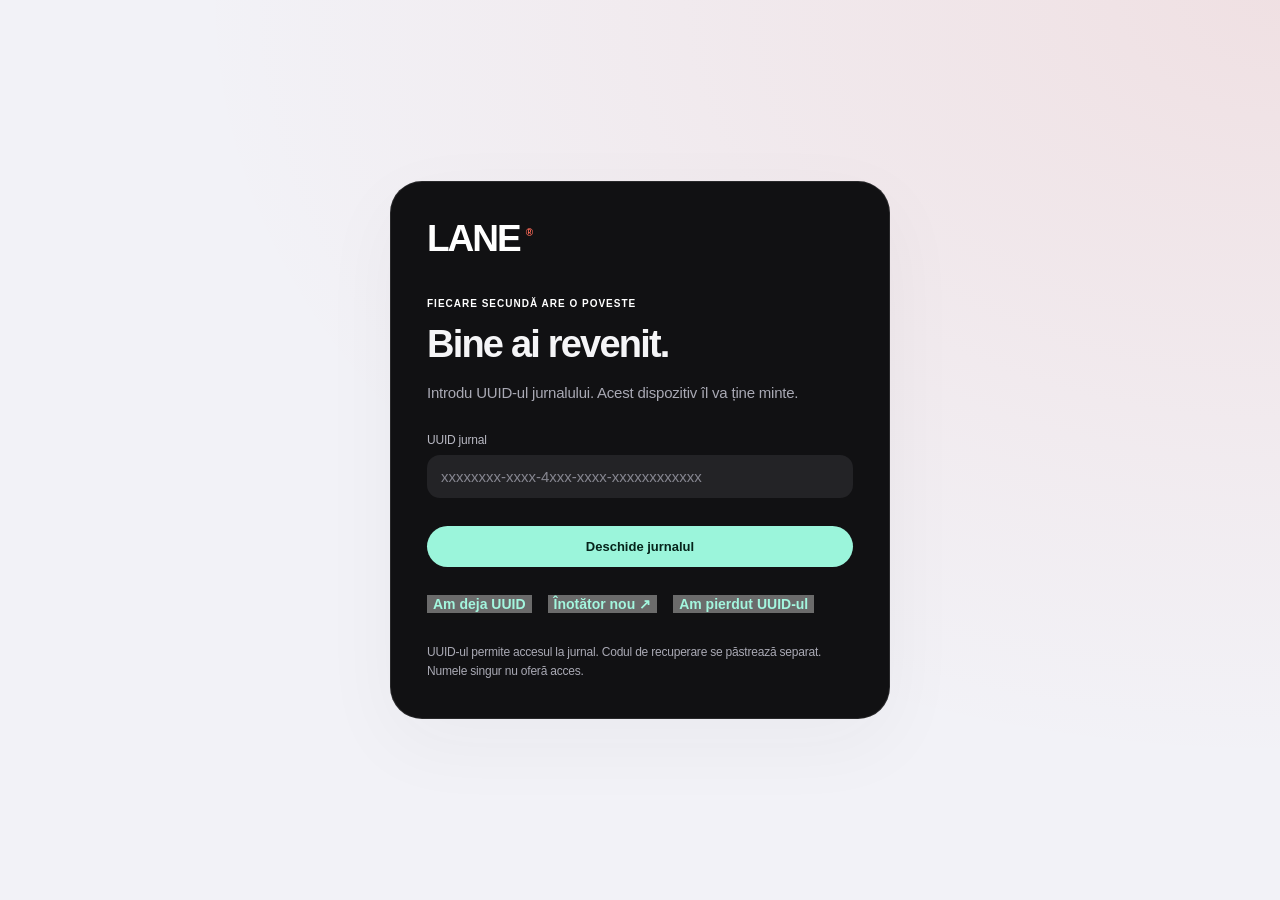
==== commit d2d31306: "Make Obsidian the only available theme" ====
--- a/index.html
+++ b/index.html
@@ -1,4 +1,4 @@
 <!doctype html>
-<html lang="ro"><head><meta charset="utf-8"><meta name="viewport" content="width=device-width,initial-scale=1,viewport-fit=cover"><meta name="theme-color" content="#f2f2f7"><meta name="description" content="Jurnal personal de înot: concursuri, rezultate și progres."><title>LANE — jurnal de înot</title><meta name="apple-mobile-web-app-title" content="LANE"><meta name="apple-mobile-web-app-capable" content="yes"><meta name="apple-mobile-web-app-status-bar-style" content="default"><meta name="mobile-web-app-capable" content="yes"><link rel="apple-touch-icon" sizes="180x180" href="/swim-app/apple-touch-icon.png?v=1"><link rel="manifest" href="/swim-app/site.webmanifest"><link rel="icon" type="image/svg+xml" href="/swim-app/icons/lane.svg"><link rel="stylesheet" href="style.css"><link rel="stylesheet" href="ios.css?v=20261028-chart-records"><link rel="stylesheet" href="themes.css?v=20261104-settings-share"><script>try{document.documentElement.dataset.theme=localStorage.getItem("lane-appearance-v1")==="obsidian"?"obsidian":"light"}catch{}</script><style id="club-theme"></style><style>.read-only:not(.viewer-ready) .app{visibility:hidden}.read-only [data-tab="settings"],.read-only #profile-button,.read-only #journal-code,.read-only #share-journal,.read-only #add-fab{display:none!important}</style><script>if(new URLSearchParams(location.hash.slice(1)).has("view"))document.documentElement.classList.add("read-only");</script><script src="data-model.js?v=20261028-25m" defer></script><script src="app.js?v=20261104-settings-share" defer></script><script src="sync-model.js?v=1" defer></script><script src="viewer.js?v=20261104-settings-share" defer></script>
-<script src="themes.js?v=20261104-settings-share" defer></script><script src="cloud.js?v=20261104-settings-share" defer></script><script src="updates.js?v=20261104-settings-share" defer></script></head>
-<body><div class="app"><aside><a class="brand" href="#">LANE<span>®</span></a><div class="aside-copy">Fiecare secundă<br>are o poveste.</div><nav aria-label="Navigare principală"><button data-tab="overview" class="active"><svg class="nav-icon" viewBox="0 0 24 24" aria-hidden="true"><rect x="3" y="3" width="7" height="7" rx="2"/><rect x="14" y="3" width="7" height="7" rx="2"/><rect x="3" y="14" width="7" height="7" rx="2"/><rect x="14" y="14" width="7" height="7" rx="2"/></svg> <span>Progres</span></button><button data-tab="results"><svg class="nav-icon" viewBox="0 0 24 24" aria-hidden="true"><path d="M4 7h16M4 12h16M4 17h10"/><circle cx="19" cy="17" r="2"/></svg> <span>Rezultate</span></button><button data-tab="meets"><svg class="nav-icon" viewBox="0 0 24 24" aria-hidden="true"><path d="M8 3h8v5a4 4 0 0 1-8 0V3Zm4 9v7m-4 2h8M8 5H4v2a4 4 0 0 0 4 4m8-6h4v2a4 4 0 0 1-4 4"/></svg> <span>Concursuri</span></button><button data-tab="settings"><svg class="nav-icon" viewBox="0 0 24 24" aria-hidden="true"><path d="m9.5 4 .6-2h3.8l.6 2 1.9 1.1 2-.5 1.9 3.3-1.4 1.5v2.2l1.4 1.5-1.9 3.3-2-.5-1.9 1.1-.6 2h-3.8l-.6-2-1.9-1.1-2 .5-1.9-3.3 1.4-1.5V9.4L3.7 7.9l1.9-3.3 2 .5Z" transform="translate(0 1)"/><circle cx="12" cy="11.5" r="3"/></svg> <span>Setări</span></button></nav><div class="aside-bottom">UN JURNAL PENTRU<br>MICILE MARI VICTORII.<div class="lane-lines"></div><span>FĂRĂ GRABĂ. CU PROGRES.</span></div></aside><main><header><div class="eyebrow">JURNAL DE ÎNOT <span class="header-team">ATACK TEAM</span><span class="header-dot">●</span> <span id="storage-label">LOCAL</span></div><button id="profile-button" class="avatar" aria-label="Editează profilul">Î</button></header><div id="demo-banner" class="demo-banner">Explorezi un jurnal demonstrativ. <button id="start-clean">Începe jurnalul tău ↗</button></div><section id="page"></section><footer>Un bazin. O probă. Un pas înainte.<span>LANE / EST. 2026</span></footer></main></div><button id="add-fab" aria-label="Adaugă rezultat">+</button><dialog id="result-details" aria-labelledby="details-title"><div id="result-details-content"></div></dialog><dialog id="editor"><form id="result-form"><div class="dialog-head"><div><div class="eyebrow">ÎNCĂ O CURSĂ ÎN POVESTE</div><h2 id="form-title">Rezultat nou</h2></div><button type="button" class="close" aria-label="Închide">×</button></div><input name="id" type="hidden"><label>Concurs salvat<select name="existingMeet"></select></label><p id="meet-choice-hint" class="form-hint"></p><label id="new-meet-name">Nume concurs nou<input name="meet" required maxlength="100" placeholder="Ex. Cupa de Toamnă"></label><div class="form-grid"><label>Data<input name="date" type="date" required></label><label id="new-meet-city">Localitate (opțional)<input name="city" maxlength="80" placeholder="Ex. Brașov"></label></div><div class="form-grid"><label>Procedeu<select name="stroke"><option>Liber</option><option>Spate</option><option>Bras</option><option>Fluture</option><option>Mixt</option><option>Cu placa</option><option>Ștafetă liber</option><option>Ștafetă mixt</option></select></label><label>Distanță<select name="distance"><option>25</option><option selected>50</option><option>100</option><option>200</option><option>400</option><option>800</option><option>1500</option></select></label></div><div class="form-grid"><label>Bazin<select name="pool"><option value="25">25 m · scurt</option><option value="50">50 m · lung</option></select></label><label>Loc (opțional)<input name="place" type="text" maxlength="20" placeholder="24 / 58 sau Descalificat"></label></div><label>Timp <span class="label-hint">minute:secunde,sutimi</span><input class="time-input" name="time" required inputmode="decimal" placeholder="00:38,42" pattern="([0-9]{1,3}:)?[0-5]?[0-9]([.,][0-9]{1,2})?" title="Exemplu: 38,42 sau 1:12,35"></label><label>Echipa reprezentată<select name="team"><option value="auto">Automat · după data cursei</option><option value="atack">Atack Team</option><option value="euro">Euro Swimming Club București</option></select></label><label>Link YouTube (opțional)<input name="youtube" type="url" maxlength="2000" inputmode="url" placeholder="https://youtu.be/…" autocomplete="off"></label><div id="video-preview" class="video-preview"></div><label>Notițe<textarea name="notes" maxlength="500" placeholder="Cum a fost cursa?" rows="2"></textarea></label><p id="form-error" role="alert"></p><div class="dialog-actions"><button type="button" id="delete-result" class="danger">Șterge</button><button class="primary" type="submit">Salvează rezultatul ↗</button></div></form></dialog><dialog id="meet-editor"><form id="meet-form"><div class="dialog-head"><div><div class="eyebrow">PREGĂTIT DE START</div><h2>Concurs nou</h2></div><button type="button" id="close-meet" class="close" aria-label="Închide concurs">×</button></div><label>Nume concurs<input name="name" required maxlength="100" placeholder="Ex. Cupa de Toamnă"></label><label>Data concursului<input name="date" type="date" required></label><label>Localitate<input name="city" maxlength="80" placeholder="Ex. București"></label><label>Bazin<select name="pool"><option value="25">25 m · scurt</option><option value="50">50 m · lung</option></select></label><p id="meet-error" role="alert"></p><div class="dialog-actions"><button type="submit" class="primary">Salvează concursul ↗</button></div></form></dialog><div id="toast" role="status"></div></body></html>
+<html lang="ro" data-theme="obsidian" style="color-scheme:dark"><head><meta charset="utf-8"><meta name="viewport" content="width=device-width,initial-scale=1,viewport-fit=cover"><meta name="theme-color" content="#000000"><meta name="description" content="Jurnal personal de înot: concursuri, rezultate și progres."><title>LANE — jurnal de înot</title><meta name="apple-mobile-web-app-title" content="LANE"><meta name="apple-mobile-web-app-capable" content="yes"><meta name="apple-mobile-web-app-status-bar-style" content="default"><meta name="mobile-web-app-capable" content="yes"><link rel="apple-touch-icon" sizes="180x180" href="/swim-app/apple-touch-icon.png?v=1"><link rel="manifest" href="/swim-app/site.webmanifest"><link rel="icon" type="image/svg+xml" href="/swim-app/icons/lane.svg"><link rel="stylesheet" href="style.css"><link rel="stylesheet" href="ios.css?v=20261028-chart-records"><link rel="stylesheet" href="themes.css?v=20261109-obsidian-only"><style id="club-theme"></style><style>.read-only:not(.viewer-ready) .app{visibility:hidden}.read-only [data-tab="settings"],.read-only #profile-button,.read-only #journal-code,.read-only #share-journal,.read-only #add-fab{display:none!important}</style><script>if(new URLSearchParams(location.hash.slice(1)).has("view"))document.documentElement.classList.add("read-only");</script><script src="data-model.js?v=20261028-25m" defer></script><script src="app.js?v=20261109-obsidian-only" defer></script><script src="sync-model.js?v=1" defer></script><script src="viewer.js?v=20261109-obsidian-only" defer></script>
+<script src="themes.js?v=20261109-obsidian-only" defer></script><script src="cloud.js?v=20261109-obsidian-only" defer></script><script src="updates.js?v=20261109-obsidian-only" defer></script></head>
+<body><div class="app"><aside><a class="brand" href="#">LANE<span>®</span></a><div class="aside-copy">Fiecare secundă<br>are o poveste.</div><nav aria-label="Navigare principală"><button data-tab="overview" class="active"><svg class="nav-icon" viewBox="0 0 24 24" aria-hidden="true"><rect x="3" y="3" width="7" height="7" rx="2"/><rect x="14" y="3" width="7" height="7" rx="2"/><rect x="3" y="14" width="7" height="7" rx="2"/><rect x="14" y="14" width="7" height="7" rx="2"/></svg> <span>Progres</span></button><button data-tab="results"><svg class="nav-icon" viewBox="0 0 24 24" aria-hidden="true"><path d="M4 7h16M4 12h16M4 17h10"/><circle cx="19" cy="17" r="2"/></svg> <span>Rezultate</span></button><button data-tab="meets"><svg class="nav-icon" viewBox="0 0 24 24" aria-hidden="true"><path d="M8 3h8v5a4 4 0 0 1-8 0V3Zm4 9v7m-4 2h8M8 5H4v2a4 4 0 0 0 4 4m8-6h4v2a4 4 0 0 1-4 4"/></svg> <span>Concursuri</span></button><button data-tab="settings"><svg class="nav-icon" viewBox="0 0 24 24" aria-hidden="true"><path d="m9.5 4 .6-2h3.8l.6 2 1.9 1.1 2-.5 1.9 3.3-1.4 1.5v2.2l1.4 1.5-1.9 3.3-2-.5-1.9 1.1-.6 2h-3.8l-.6-2-1.9-1.1-2 .5-1.9-3.3 1.4-1.5V9.4L3.7 7.9l1.9-3.3 2 .5Z" transform="translate(0 1)"/><circle cx="12" cy="11.5" r="3"/></svg> <span>Setări</span></button></nav><div class="aside-bottom">UN JURNAL PENTRU<br>MICILE MARI VICTORII.<div class="lane-lines"></div><span>FĂRĂ GRABĂ. CU PROGRES.</span></div></aside><main><header><div class="eyebrow">JURNAL DE ÎNOT <span class="header-team">ATACK TEAM</span><span class="header-dot">●</span> <span id="storage-label">LOCAL</span></div><button id="profile-button" class="avatar" aria-label="Editează profilul">Î</button></header><div id="demo-banner" class="demo-banner">Explorezi un jurnal demonstrativ. <button id="start-clean">Începe jurnalul tău ↗</button></div><section id="page"></section><footer>Un bazin. O probă. Un pas înainte.<span>LANE / EST. 2026</span></footer></main></div><button id="add-fab" aria-label="Adaugă rezultat">+</button><dialog id="result-details" aria-labelledby="details-title"><div id="result-details-content"></div></dialog><dialog id="editor"><form id="result-form"><div class="dialog-head"><div><div class="eyebrow">ÎNCĂ O CURSĂ ÎN POVESTE</div><h2 id="form-title">Rezultat nou</h2></div><button type="button" class="close" aria-label="Închide">×</button></div><input name="id" type="hidden"><label>Concurs salvat<select name="existingMeet"></select></label><p id="meet-choice-hint" class="form-hint"></p><label id="new-meet-name">Nume concurs nou<input name="meet" required maxlength="100" placeholder="Ex. Cupa de Toamnă"></label><div class="form-grid"><label>Data<input name="date" type="date" required></label><label id="new-meet-city">Localitate (opțional)<input name="city" maxlength="80" placeholder="Ex. Brașov"></label></div><div class="form-grid"><label>Procedeu<select name="stroke"><option>Liber</option><option>Spate</option><option>Bras</option><option>Fluture</option><option>Mixt</option><option>Cu placa</option><option>Ștafetă liber</option><option>Ștafetă mixt</option></select></label><label>Distanță<select name="distance"><option>25</option><option selected>50</option><option>100</option><option>200</option><option>400</option><option>800</option><option>1500</option></select></label></div><div class="form-grid"><label>Bazin<select name="pool"><option value="25">25 m · scurt</option><option value="50">50 m · lung</option></select></label><label>Loc (opțional)<input name="place" type="text" maxlength="20" placeholder="24 / 58 sau Descalificat"></label></div><label>Timp <span class="label-hint">minute:secunde,sutimi</span><input class="time-input" name="time" required inputmode="decimal" placeholder="00:38,42" pattern="([0-9]{1,3}:)?[0-5]?[0-9]([.,][0-9]{1,2})?" title="Exemplu: 38,42 sau 1:12,35"></label><label>Echipa reprezentată<select name="team"><option value="auto">Automat · după data cursei</option><option value="atack">Atack Team</option><option value="euro">Euro Swimming Club București</option></select></label><label>Link YouTube (opțional)<input name="youtube" type="url" maxlength="2000" inputmode="url" placeholder="https://youtu.be/…" autocomplete="off"></label><div id="video-preview" class="video-preview"></div><label>Notițe<textarea name="notes" maxlength="500" placeholder="Cum a fost cursa?" rows="2"></textarea></label><p id="form-error" role="alert"></p><div class="dialog-actions"><button type="button" id="delete-result" class="danger">Șterge</button><button class="primary" type="submit">Salvează rezultatul ↗</button></div></form></dialog><dialog id="meet-editor"><form id="meet-form"><div class="dialog-head"><div><div class="eyebrow">PREGĂTIT DE START</div><h2>Concurs nou</h2></div><button type="button" id="close-meet" class="close" aria-label="Închide concurs">×</button></div><label>Alege din concursurile comune<select id="catalog-meet" name="catalogMeet"><option value="">Se încarcă…</option></select></label><p class="form-hint">Catalogul este comun tuturor înotătorilor. Se distribuie doar numele, data, localitatea și bazinul concursului.</p><label>Nume concurs<input name="name" required maxlength="100" placeholder="Ex. Cupa de Toamnă"></label><label>Data concursului<input name="date" type="date" required></label><label>Localitate<input name="city" maxlength="80" placeholder="Ex. București"></label><label>Bazin<select name="pool"><option value="25">25 m · scurt</option><option value="50">50 m · lung</option></select></label><p id="meet-error" role="alert"></p><div class="dialog-actions"><button type="submit" class="primary">Salvează concursul ↗</button></div></form></dialog><div id="toast" role="status"></div></body></html>
--- a/themes.css
+++ b/themes.css
@@ -1,9 +1,6 @@
 /* Appearance is a device preference; race data and club identity stay shared. */
 :root{--system:-apple-system,BlinkMacSystemFont,"Helvetica Neue",Arial,sans-serif}
 .nav-create{display:none}
-.appearance-preview{display:flex;align-items:center;gap:13px;padding:16px;border:1px solid var(--line);border-radius:18px;margin:0 0 20px;background:linear-gradient(120deg,#ffffff12,transparent)}
-.appearance-swatches{display:flex;gap:5px}.appearance-swatches i{width:17px;height:30px;border-radius:7px;background:#f2f2f7;border:1px solid #8884}.appearance-swatches i:nth-child(2){background:#000}.appearance-swatches i:nth-child(3){background:#78f5d0}
-.settings .appearance-preview p{margin:0;font-size:12px}
 html[data-theme="obsidian"]{--ink:#f5f5f7;--muted:#a1a1ab;--paper:#000;--line:#ffffff17;--atack:#ff6b59;--euro:#e8c94b;--glass-accent:#86f9db;background:#000;color-scheme:dark}
 [data-theme="obsidian"] body{background:#000;color:#f5f5f7;letter-spacing:-.015em}
 [data-theme="obsidian"] aside{background:#0b0b0d;border-color:#ffffff12}
@@ -94,3 +91,5 @@
 .meet-top .meet-add{flex-shrink:0;margin-top:46px}
 [data-theme="obsidian"] .meet-share{color:#b7e9dc}
 [data-theme="obsidian"] .meet-share:hover{background:#a1ffe710}
+
+.meet-add-inline{background:none;padding:12px 0 0;min-height:44px;font-size:12px}
